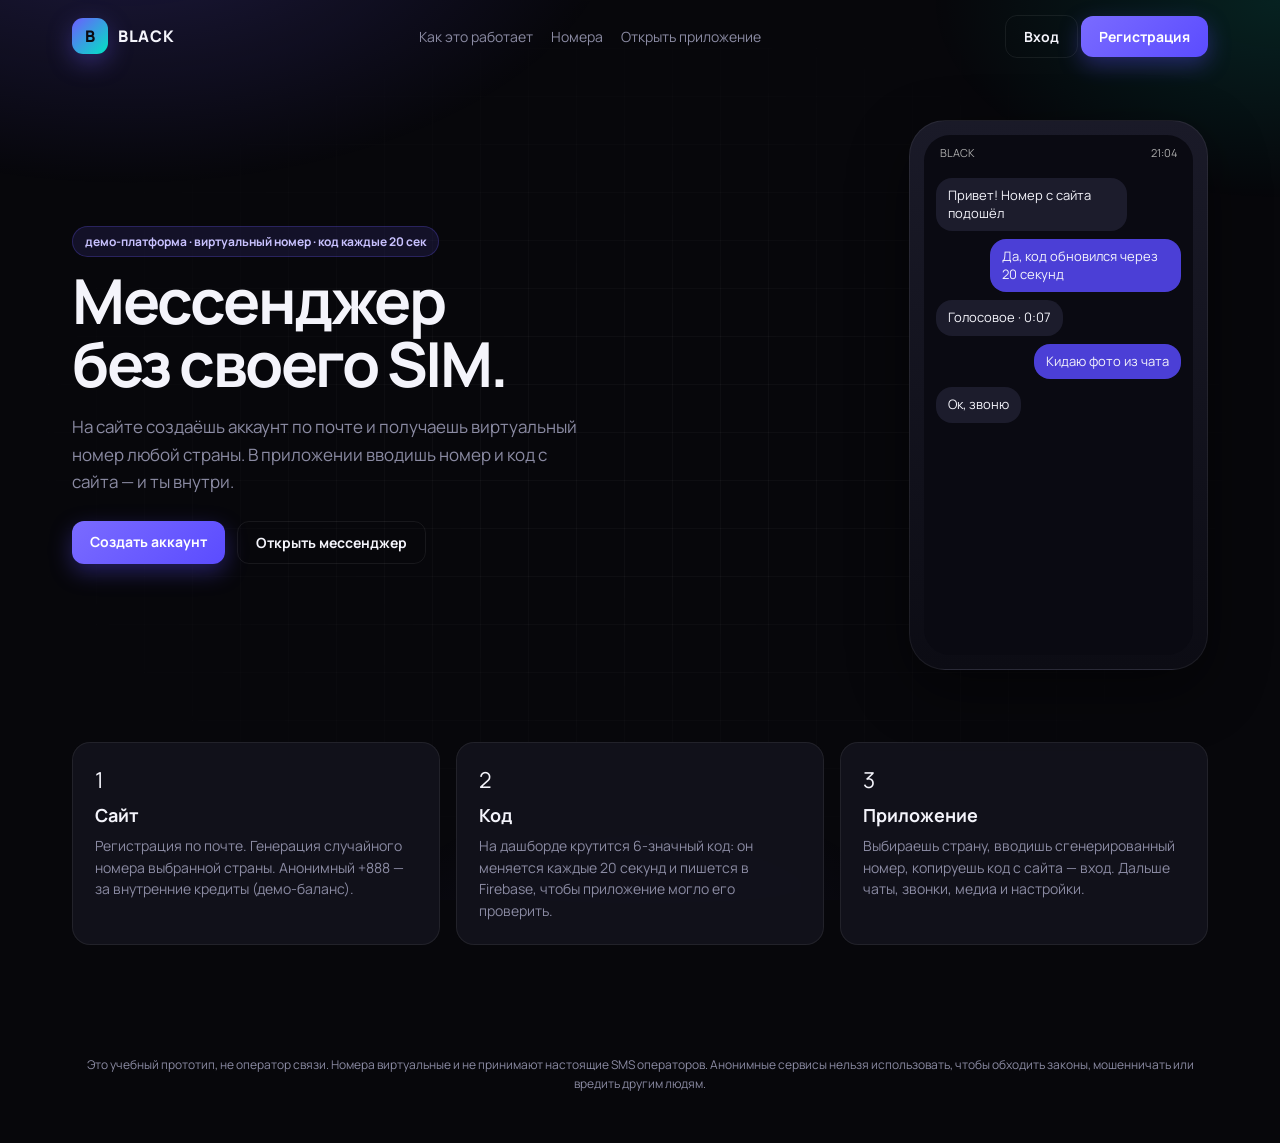
==== index.html @ 85aef245 "Add files via upload" ====
<!DOCTYPE html>
<html lang="ru">
<head>
  <meta charset="UTF-8" />
  <meta name="viewport" content="width=device-width, initial-scale=1" />
  <title>BLACK — мессенджер с виртуальным номером</title>
  <link rel="preconnect" href="https://fonts.googleapis.com" />
  <link href="https://fonts.googleapis.com/css2?family=Manrope:wght@400;600;700;800&display=swap" rel="stylesheet" />
  <link rel="stylesheet" href="css/style.css" />
  <link rel="manifest" href="manifest.json" />
</head>
<body>
  <div class="bg-grid"></div>
  <div class="wrap">
    <nav class="nav">
      <div class="brand"><div class="logo">B</div> BLACK</div>
      <div class="nav-links">
        <a href="#how">Как это работает</a>
        <a href="dashboard.html">Номера</a>
        <a href="app.html">Открыть приложение</a>
      </div>
      <div>
        <a class="btn btn-ghost" href="login.html">Вход</a>
        <a class="btn btn-primary" href="login.html">Регистрация</a>
      </div>
    </nav>

    <section class="hero">
      <div>
        <div class="badge">демо-платформа · виртуальный номер · код каждые 20 сек</div>
        <h1>Мессенджер<br />без своего SIM.</h1>
        <p class="lead">
          На сайте создаёшь аккаунт по почте и получаешь виртуальный номер любой страны.
          В приложении вводишь номер и код с сайта — и ты внутри.
        </p>
        <div class="hero-actions">
          <a class="btn btn-primary" href="login.html">Создать аккаунт</a>
          <a class="btn btn-ghost" href="app.html">Открыть мессенджер</a>
        </div>
      </div>
      <div class="phone-preview">
        <div class="screen">
          <div class="fake-status"><span>BLACK</span><span>21:04</span></div>
          <div class="fake-chat">
            <div class="bubble in">Привет! Номер с сайта подошёл</div>
            <div class="bubble out">Да, код обновился через 20 секунд</div>
            <div class="bubble in">Голосовое · 0:07</div>
            <div class="bubble out">Кидаю фото из чата</div>
            <div class="bubble in">Ок, звоню</div>
          </div>
        </div>
      </div>
    </section>

    <section class="features" id="how">
      <div class="card">
        <div class="icon">1</div>
        <h3>Сайт</h3>
        <p>Регистрация по почте. Генерация случайного номера выбранной страны. Анонимный +888 — за внутренние кредиты (демо-баланс).</p>
      </div>
      <div class="card">
        <div class="icon">2</div>
        <h3>Код</h3>
        <p>На дашборде крутится 6-значный код: он меняется каждые 20 секунд и пишется в Firebase, чтобы приложение могло его проверить.</p>
      </div>
      <div class="card">
        <div class="icon">3</div>
        <h3>Приложение</h3>
        <p>Выбираешь страну, вводишь сгенерированный номер, копируешь код с сайта — вход. Дальше чаты, звонки, медиа и настройки.</p>
      </div>
    </section>

    <footer>
      Это учебный прототип, не оператор связи. Номера виртуальные и не принимают настоящие SMS операторов.
      Анонимные сервисы нельзя использовать, чтобы обходить законы, мошенничать или вредить другим людям.
    </footer>
  </div>
</body>
</html>
---- css/style.css ----
:root {
  --bg: #07070b;
  --bg2: #0e0e16;
  --card: #14141f;
  --card2: #1b1b2a;
  --line: rgba(255, 255, 255, 0.07);
  --text: #f4f4fb;
  --muted: #8b8ba3;
  --accent: #6d5cff;
  --accent2: #00e5c3;
  --danger: #ff4d6d;
  --warn: #ffb020;
  --ok: #3dffb0;
  --radius: 18px;
  --shadow: 0 20px 60px rgba(0, 0, 0, 0.45);
  --font: "Manrope", "Segoe UI", system-ui, sans-serif;
}

* { box-sizing: border-box; margin: 0; padding: 0; }
html, body { min-height: 100%; }
body {
  font-family: var(--font);
  background: var(--bg);
  color: var(--text);
  overflow-x: hidden;
}
a { color: inherit; text-decoration: none; }
button, input, textarea, select { font-family: inherit; }

.bg-grid {
  position: fixed; inset: 0; pointer-events: none; z-index: 0;
  background:
    radial-gradient(900px 500px at 10% -10%, rgba(109, 92, 255, 0.22), transparent 55%),
    radial-gradient(700px 400px at 100% 0%, rgba(0, 229, 195, 0.12), transparent 50%),
    radial-gradient(600px 400px at 50% 110%, rgba(109, 92, 255, 0.08), transparent 50%);
}
.bg-grid::after {
  content: "";
  position: absolute; inset: 0;
  background-image: linear-gradient(rgba(255,255,255,0.03) 1px, transparent 1px),
    linear-gradient(90deg, rgba(255,255,255,0.03) 1px, transparent 1px);
  background-size: 48px 48px;
  mask-image: radial-gradient(ellipse at center, black 20%, transparent 75%);
}

.wrap { position: relative; z-index: 1; max-width: 1180px; margin: 0 auto; padding: 0 22px; }

.nav {
  display: flex; align-items: center; justify-content: space-between;
  padding: 18px 0; gap: 16px;
}
.brand { display: flex; align-items: center; gap: 10px; font-weight: 800; letter-spacing: 0.04em; }
.logo {
  width: 36px; height: 36px; border-radius: 11px;
  background: linear-gradient(135deg, var(--accent), var(--accent2));
  display: grid; place-items: center; font-weight: 900; color: #0b0b12;
  box-shadow: 0 8px 24px rgba(109, 92, 255, 0.35);
}
.nav-links { display: flex; gap: 18px; color: var(--muted); font-size: 14px; }
.nav-links a:hover { color: var(--text); }

.btn {
  border: 0; cursor: pointer; border-radius: 12px;
  padding: 11px 18px; font-weight: 700; font-size: 14px;
  transition: 0.18s transform, 0.18s filter, 0.18s background;
}
.btn:active { transform: translateY(1px); }
.btn-primary {
  background: linear-gradient(135deg, #7a6bff, #5b4cff);
  color: white; box-shadow: 0 8px 22px rgba(91, 76, 255, 0.35);
}
.btn-primary:hover { filter: brightness(1.08); }
.btn-ghost {
  background: transparent; color: var(--text);
  border: 1px solid var(--line);
}
.btn-ok { background: var(--accent2); color: #04221c; }
.btn-danger { background: #2a1218; color: #ff8aa0; border: 1px solid #4a1c28; }
.btn-block { width: 100%; }
.btn:disabled { opacity: 0.5; cursor: not-allowed; }

.hero { display: grid; grid-template-columns: 1.1fr 0.9fr; gap: 48px; align-items: center; padding: 48px 0 72px; }
.hero h1 {
  font-size: clamp(36px, 5vw, 62px); line-height: 1.02; letter-spacing: -0.04em;
  margin: 12px 0 18px;
}
.hero p.lead { color: var(--muted); font-size: 17px; max-width: 520px; line-height: 1.6; }
.badge {
  display: inline-flex; gap: 8px; align-items: center;
  background: rgba(109, 92, 255, 0.12); color: #c9c2ff;
  border: 1px solid rgba(109, 92, 255, 0.25);
  padding: 6px 12px; border-radius: 999px; font-size: 12px; font-weight: 700;
}
.hero-actions { display: flex; gap: 12px; margin-top: 26px; flex-wrap: wrap; }

.phone-preview {
  background: linear-gradient(180deg, #1a1a28, #0c0c14);
  border: 1px solid var(--line); border-radius: 36px;
  padding: 14px; box-shadow: var(--shadow); max-width: 340px; margin-left: auto;
}
.phone-preview .screen {
  background: #0a0a12; border-radius: 26px; overflow: hidden; min-height: 520px;
}
.fake-status { display: flex; justify-content: space-between; padding: 10px 16px; font-size: 11px; color: #aaa; }
.fake-chat { padding: 8px 12px 16px; display: flex; flex-direction: column; gap: 8px; }
.bubble { max-width: 78%; padding: 9px 12px; border-radius: 16px; font-size: 13px; line-height: 1.35; }
.bubble.in { background: #1c1c2c; align-self: flex-start; }
.bubble.out { background: #4b3fd6; align-self: flex-end; }

.features { display: grid; grid-template-columns: repeat(3, 1fr); gap: 16px; padding-bottom: 80px; }
.card {
  background: rgba(20, 20, 31, 0.8); border: 1px solid var(--line);
  border-radius: var(--radius); padding: 22px; backdrop-filter: blur(10px);
}
.card h3 { margin: 8px 0 8px; font-size: 18px; }
.card p { color: var(--muted); font-size: 14px; line-height: 1.55; }
.icon { font-size: 22px; }

.auth-grid { display: grid; grid-template-columns: 1fr 1fr; gap: 18px; max-width: 860px; margin: 40px auto 80px; }
.auth-card h2 { margin-bottom: 6px; }
.auth-card .hint { color: var(--muted); font-size: 13px; margin-bottom: 18px; }

label { display: block; font-size: 12px; color: var(--muted); margin: 12px 0 6px; font-weight: 600; }
.field {
  width: 100%; background: #0c0c14; border: 1px solid var(--line); color: var(--text);
  border-radius: 12px; padding: 12px 14px; outline: none; font-size: 15px;
}
.field:focus { border-color: #6d5cff88; box-shadow: 0 0 0 3px #6d5cff22; }
.msg { margin-top: 12px; font-size: 13px; min-height: 18px; }
.msg.err { color: var(--danger); }
.msg.ok { color: var(--ok); }

.dash-head { display: flex; justify-content: space-between; align-items: flex-end; gap: 16px; padding: 24px 0; }
.credits {
  background: #12121c; border: 1px solid var(--line); border-radius: 14px;
  padding: 10px 14px; display: flex; align-items: center; gap: 10px;
}
.pill { background: #211e3a; color: #cfc8ff; padding: 4px 8px; border-radius: 8px; font-size: 12px; font-weight: 700; }

.gen-layout { display: grid; grid-template-columns: 1.1fr 0.9fr; gap: 18px; padding-bottom: 60px; }
.select-grid { display: grid; grid-template-columns: 1fr 1fr; gap: 8px; max-height: 280px; overflow: auto; padding-right: 4px; }
.country {
  background: #12121c; border: 1px solid var(--line); border-radius: 12px;
  padding: 10px 12px; cursor: pointer; display: flex; justify-content: space-between; gap: 8px;
  font-size: 13px;
}
.country:hover { border-color: #6d5cff55; }
.country.active { border-color: var(--accent); background: #1a1730; }
.country .paid { color: var(--warn); font-size: 11px; font-weight: 800; }

.number-box {
  text-align: center; padding: 28px 18px;
}
.number-box .e164 {
  font-size: 28px; font-weight: 800; letter-spacing: 0.04em; margin: 10px 0 6px;
  font-variant-numeric: tabular-nums;
}
.code-box {
  margin-top: 22px; background: #0a0a12; border: 1px dashed #6d5cff55; border-radius: 16px; padding: 18px;
}
.code-digits {
  font-size: 40px; font-weight: 800; letter-spacing: 0.28em; font-variant-numeric: tabular-nums;
  background: linear-gradient(90deg, #fff, #b7b0ff); -webkit-background-clip: text; color: transparent;
}
.timer { color: var(--muted); font-size: 13px; margin-top: 8px; }
.bar { height: 6px; background: #1c1c2c; border-radius: 99px; overflow: hidden; margin-top: 10px; }
.bar > span { display: block; height: 100%; width: 100%; background: linear-gradient(90deg, var(--accent), var(--accent2)); transform-origin: left; }

.list { display: flex; flex-direction: column; gap: 8px; margin-top: 16px; }
.row {
  display: flex; justify-content: space-between; align-items: center; gap: 10px;
  background: #101018; border: 1px solid var(--line); border-radius: 12px; padding: 10px 12px; font-size: 13px;
}

footer { color: var(--muted); font-size: 12px; padding: 30px 0 50px; text-align: center; line-height: 1.6; }

@media (max-width: 860px) {
  .hero, .features, .auth-grid, .gen-layout { grid-template-columns: 1fr; }
  .phone-preview { margin: 0 auto; }
  .nav-links { display: none; }
  .select-grid { grid-template-columns: 1fr; }
}
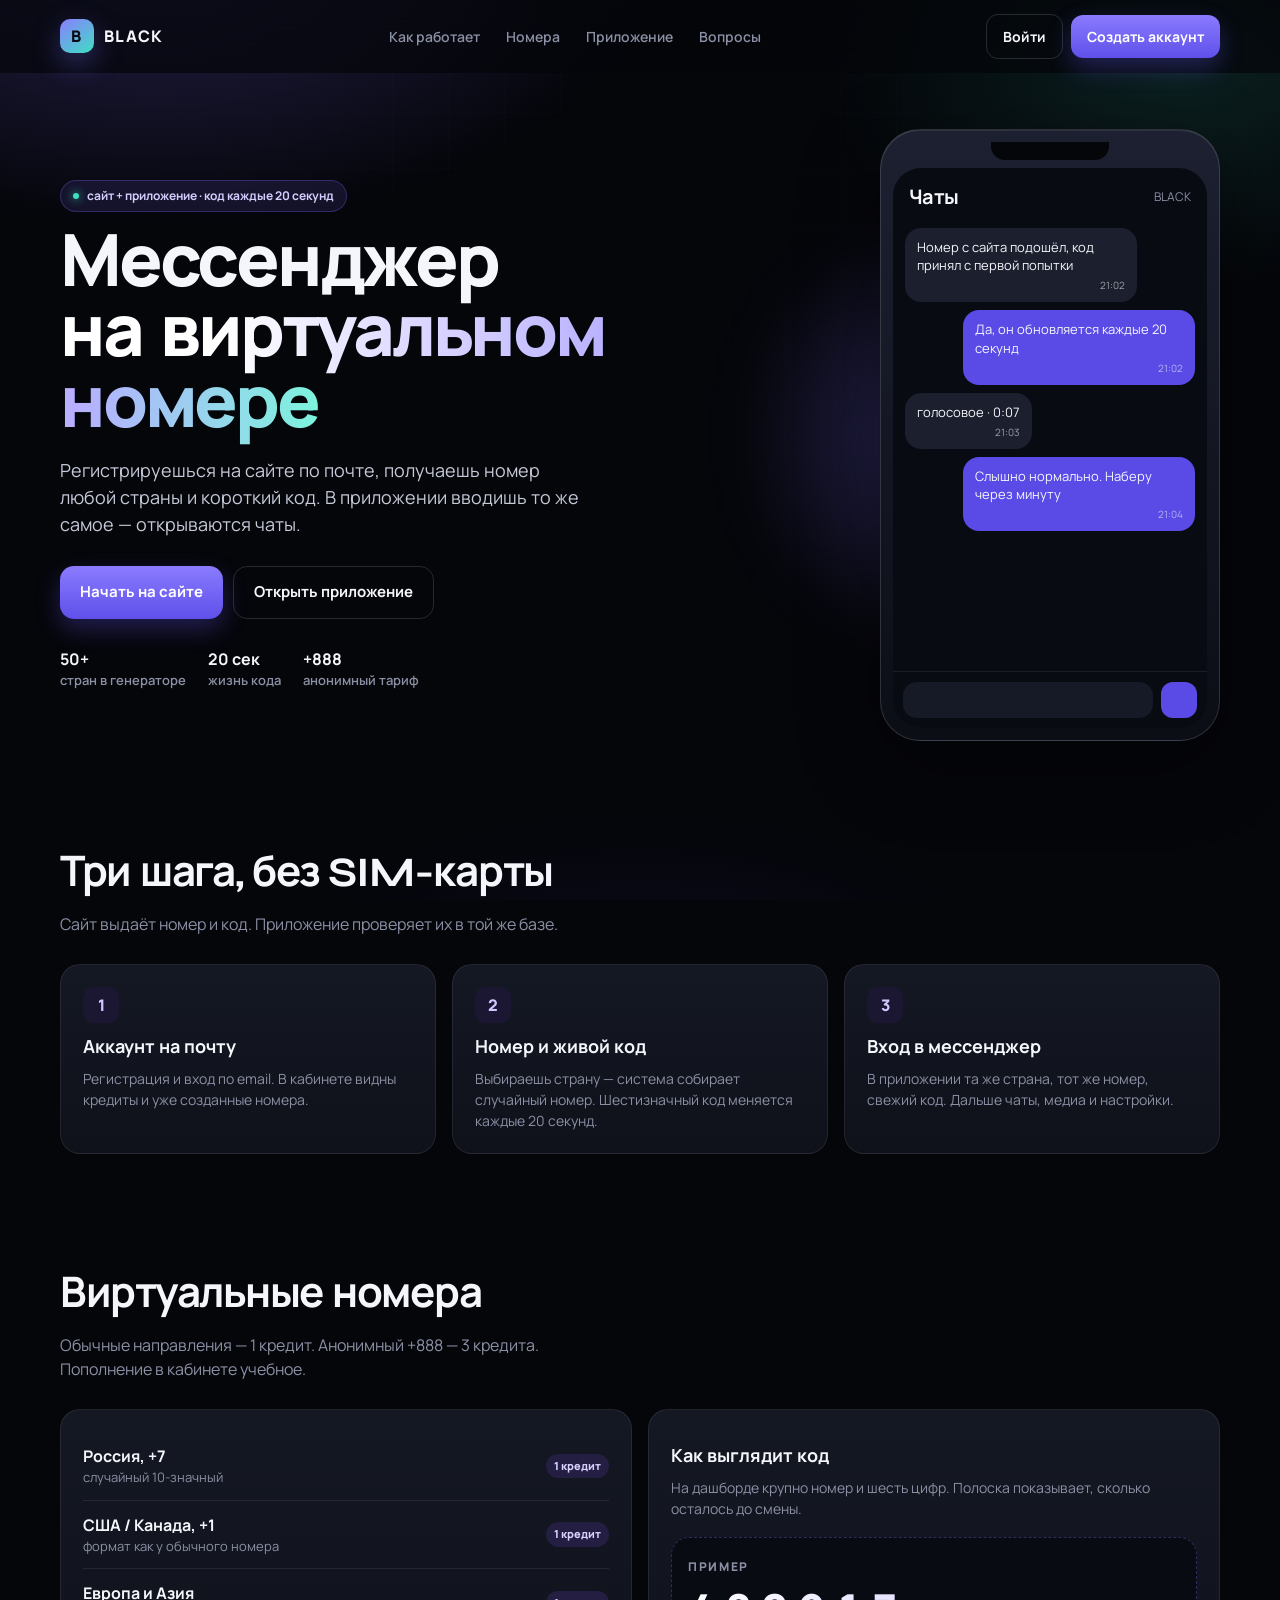
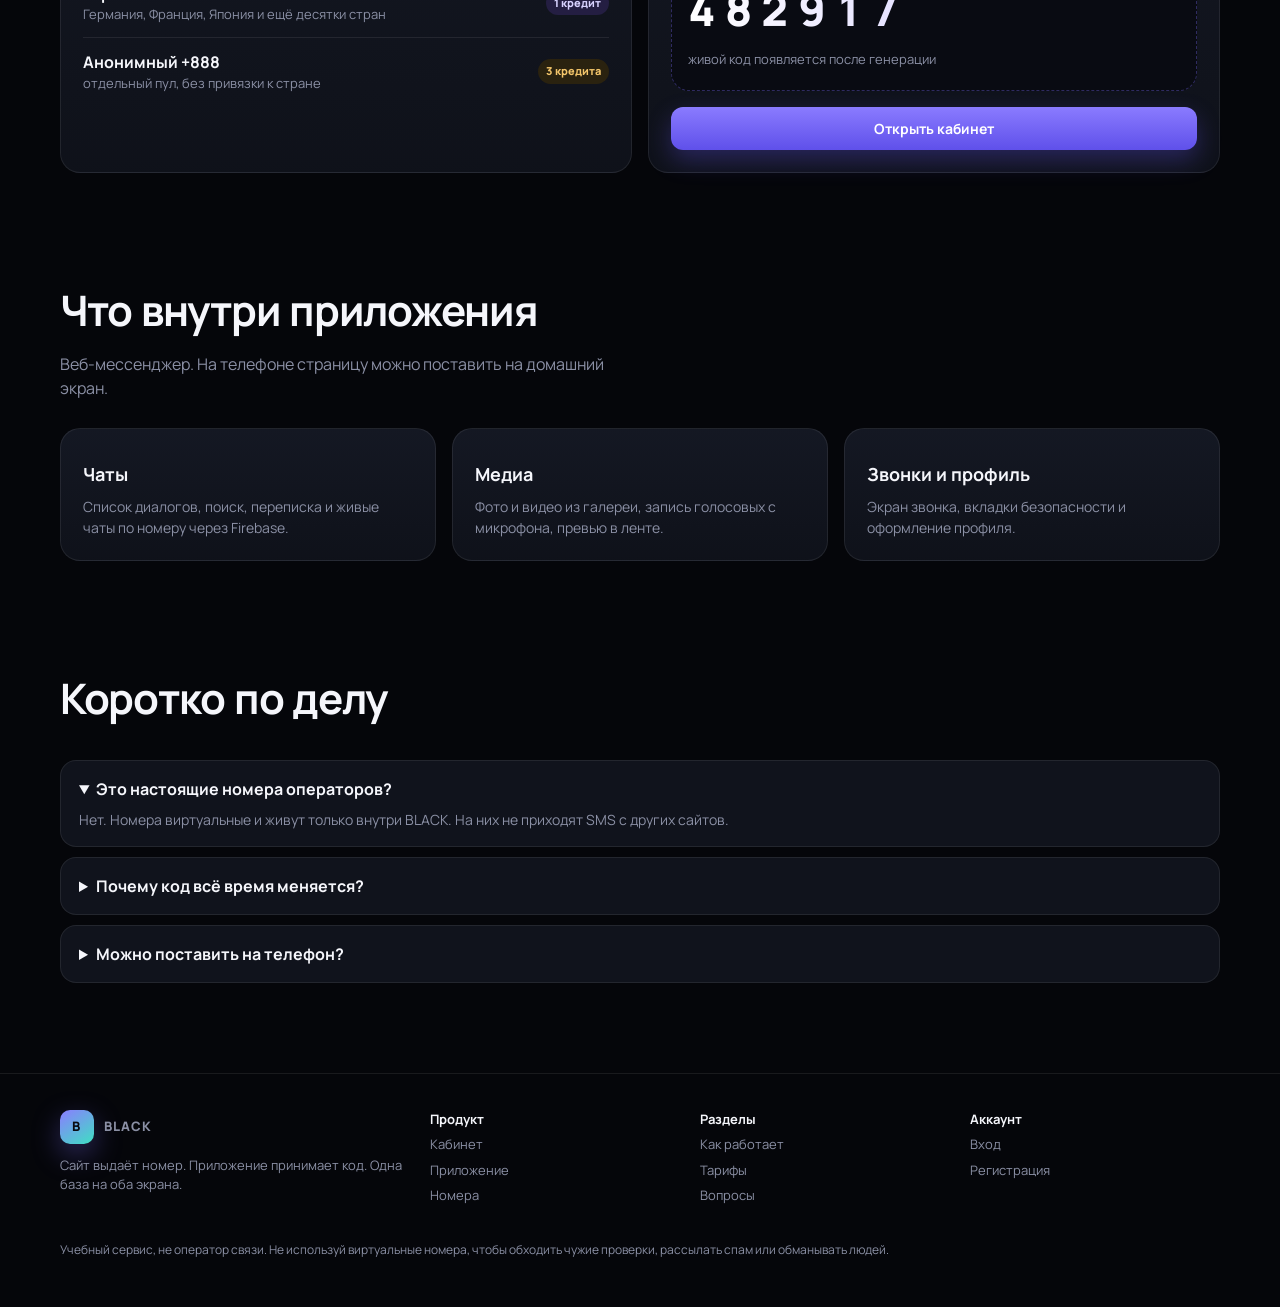
==== commit 96a9d186: "Add files via upload" ====
--- a/index.html
+++ b/index.html
@@ -4,76 +4,177 @@
   <meta charset="UTF-8" />
   <meta name="viewport" content="width=device-width, initial-scale=1" />
   <title>BLACK — мессенджер с виртуальным номером</title>
+  <meta name="description" content="Сайт выдаёт виртуальный номер и код. Приложение принимает номер и код — дальше чаты и медиа." />
   <link rel="preconnect" href="https://fonts.googleapis.com" />
-  <link href="https://fonts.googleapis.com/css2?family=Manrope:wght@400;600;700;800&display=swap" rel="stylesheet" />
+  <link href="https://fonts.googleapis.com/css2?family=Manrope:wght@400;600;700;800&family=Syne:wght@700;800&display=swap" rel="stylesheet" />
   <link rel="stylesheet" href="css/style.css" />
   <link rel="manifest" href="manifest.json" />
 </head>
 <body>
-  <div class="bg-grid"></div>
-  <div class="wrap">
-    <nav class="nav">
-      <div class="brand"><div class="logo">B</div> BLACK</div>
-      <div class="nav-links">
-        <a href="#how">Как это работает</a>
-        <a href="dashboard.html">Номера</a>
-        <a href="app.html">Открыть приложение</a>
+  <div class="fx"></div>
+
+  <header class="nav" id="nav">
+    <div class="container nav-in">
+      <a class="brand" href="index.html"><span class="logo">B</span> BLACK</a>
+      <nav class="nav-links">
+        <a href="#how">Как работает</a>
+        <a href="#numbers">Номера</a>
+        <a href="#app">Приложение</a>
+        <a href="#faq">Вопросы</a>
+      </nav>
+      <div class="nav-actions">
+        <a class="btn btn-ghost" href="login.html">Войти</a>
+        <a class="btn btn-primary" href="login.html">Создать аккаунт</a>
       </div>
-      <div>
-        <a class="btn btn-ghost" href="login.html">Вход</a>
-        <a class="btn btn-primary" href="login.html">Регистрация</a>
-      </div>
-    </nav>
+    </div>
+  </header>
 
+  <main class="container">
     <section class="hero">
       <div>
-        <div class="badge">демо-платформа · виртуальный номер · код каждые 20 сек</div>
-        <h1>Мессенджер<br />без своего SIM.</h1>
-        <p class="lead">
-          На сайте создаёшь аккаунт по почте и получаешь виртуальный номер любой страны.
-          В приложении вводишь номер и код с сайта — и ты внутри.
-        </p>
-        <div class="hero-actions">
-          <a class="btn btn-primary" href="login.html">Создать аккаунт</a>
-          <a class="btn btn-ghost" href="app.html">Открыть мессенджер</a>
+        <div class="kicker"><i></i> сайт + приложение · код каждые 20 секунд</div>
+        <h1>Мессенджер<br /><span>на виртуальном номере</span></h1>
+        <p class="lead">Регистрируешься на сайте по почте, получаешь номер любой страны и короткий код. В приложении вводишь то же самое — открываются чаты.</p>
+        <div class="hero-cta">
+          <a class="btn btn-primary btn-lg" href="login.html">Начать на сайте</a>
+          <a class="btn btn-ghost btn-lg" href="app.html">Открыть приложение</a>
+        </div>
+        <div class="hero-meta">
+          <div><b>50+</b>стран в генераторе</div>
+          <div><b>20 сек</b>жизнь кода</div>
+          <div><b>+888</b>анонимный тариф</div>
         </div>
       </div>
-      <div class="phone-preview">
-        <div class="screen">
-          <div class="fake-status"><span>BLACK</span><span>21:04</span></div>
-          <div class="fake-chat">
-            <div class="bubble in">Привет! Номер с сайта подошёл</div>
-            <div class="bubble out">Да, код обновился через 20 секунд</div>
-            <div class="bubble in">Голосовое · 0:07</div>
-            <div class="bubble out">Кидаю фото из чата</div>
-            <div class="bubble in">Ок, звоню</div>
+      <div class="device-wrap">
+        <div class="device-glow"></div>
+        <div class="device">
+          <div class="device-notch"></div>
+          <div class="device-screen">
+            <div class="dev-top">
+              <strong>Чаты</strong>
+              <span style="color:#8b90a5;font-size:12px">BLACK</span>
+            </div>
+            <div class="dev-chat">
+              <div class="bub in">Номер с сайта подошёл, код принял с первой попытки<small>21:02</small></div>
+              <div class="bub out">Да, он обновляется каждые 20 секунд<small>21:02</small></div>
+              <div class="bub in">голосовое · 0:07<small>21:03</small></div>
+              <div class="bub out">Слышно нормально. Наберу через минуту<small>21:04</small></div>
+            </div>
+            <div class="dev-bar"><span></span><b></b></div>
           </div>
         </div>
       </div>
     </section>
 
-    <section class="features" id="how">
-      <div class="card">
-        <div class="icon">1</div>
-        <h3>Сайт</h3>
-        <p>Регистрация по почте. Генерация случайного номера выбранной страны. Анонимный +888 — за внутренние кредиты (демо-баланс).</p>
+    <section class="section" id="how">
+      <div class="section-h">
+        <h2>Три шага, без SIM-карты</h2>
+        <p>Сайт выдаёт номер и код. Приложение проверяет их в той же базе.</p>
       </div>
-      <div class="card">
-        <div class="icon">2</div>
-        <h3>Код</h3>
-        <p>На дашборде крутится 6-значный код: он меняется каждые 20 секунд и пишется в Firebase, чтобы приложение могло его проверить.</p>
-      </div>
-      <div class="card">
-        <div class="icon">3</div>
-        <h3>Приложение</h3>
-        <p>Выбираешь страну, вводишь сгенерированный номер, копируешь код с сайта — вход. Дальше чаты, звонки, медиа и настройки.</p>
+      <div class="grid-3">
+        <article class="card">
+          <div class="step-num">1</div>
+          <h3>Аккаунт на почту</h3>
+          <p>Регистрация и вход по email. В кабинете видны кредиты и уже созданные номера.</p>
+        </article>
+        <article class="card">
+          <div class="step-num">2</div>
+          <h3>Номер и живой код</h3>
+          <p>Выбираешь страну — система собирает случайный номер. Шестизначный код меняется каждые 20 секунд.</p>
+        </article>
+        <article class="card">
+          <div class="step-num">3</div>
+          <h3>Вход в мессенджер</h3>
+          <p>В приложении та же страна, тот же номер, свежий код. Дальше чаты, медиа и настройки.</p>
+        </article>
       </div>
     </section>
 
-    <footer>
-      Это учебный прототип, не оператор связи. Номера виртуальные и не принимают настоящие SMS операторов.
-      Анонимные сервисы нельзя использовать, чтобы обходить законы, мошенничать или вредить другим людям.
-    </footer>
-  </div>
+    <section class="section" id="numbers">
+      <div class="section-h">
+        <h2>Виртуальные номера</h2>
+        <p>Обычные направления — 1 кредит. Анонимный +888 — 3 кредита. Пополнение в кабинете учебное.</p>
+      </div>
+      <div class="grid-2">
+        <div class="card">
+          <div class="panel-row"><div><b>Россия, +7</b><div style="color:var(--muted);font-size:13px">случайный 10-значный</div></div><span class="tag">1 кредит</span></div>
+          <div class="panel-row"><div><b>США / Канада, +1</b><div style="color:var(--muted);font-size:13px">формат как у обычного номера</div></div><span class="tag">1 кредит</span></div>
+          <div class="panel-row"><div><b>Европа и Азия</b><div style="color:var(--muted);font-size:13px">Германия, Франция, Япония и ещё десятки стран</div></div><span class="tag">1 кредит</span></div>
+          <div class="panel-row"><div><b>Анонимный +888</b><div style="color:var(--muted);font-size:13px">отдельный пул, без привязки к стране</div></div><span class="tag gold">3 кредита</span></div>
+        </div>
+        <div class="card">
+          <h3>Как выглядит код</h3>
+          <p>На дашборде крупно номер и шесть цифр. Полоска показывает, сколько осталось до смены.</p>
+          <div class="code-stage" style="margin-top:18px">
+            <div style="font-size:12px;letter-spacing:.14em;color:var(--muted);font-weight:800">ПРИМЕР</div>
+            <div class="code-digits">482917</div>
+            <div class="timer">живой код появляется после генерации</div>
+          </div>
+          <a class="btn btn-primary btn-block" style="margin-top:16px" href="login.html">Открыть кабинет</a>
+        </div>
+      </div>
+    </section>
+
+    <section class="section" id="app">
+      <div class="section-h">
+        <h2>Что внутри приложения</h2>
+        <p>Веб-мессенджер. На телефоне страницу можно поставить на домашний экран.</p>
+      </div>
+      <div class="grid-3">
+        <article class="card"><h3>Чаты</h3><p>Список диалогов, поиск, переписка и живые чаты по номеру через Firebase.</p></article>
+        <article class="card"><h3>Медиа</h3><p>Фото и видео из галереи, запись голосовых с микрофона, превью в ленте.</p></article>
+        <article class="card"><h3>Звонки и профиль</h3><p>Экран звонка, вкладки безопасности и оформление профиля.</p></article>
+      </div>
+    </section>
+
+    <section class="section faq" id="faq">
+      <div class="section-h"><h2>Коротко по делу</h2></div>
+      <details open>
+        <summary>Это настоящие номера операторов?</summary>
+        <p>Нет. Номера виртуальные и живут только внутри BLACK. На них не приходят SMS с других сайтов.</p>
+      </details>
+      <details>
+        <summary>Почему код всё время меняется?</summary>
+        <p>Код живёт 20 секунд, затем база получает новый. В приложение нужно вставлять свежий.</p>
+      </details>
+      <details>
+        <summary>Можно поставить на телефон?</summary>
+        <p>Открой приложение в браузере телефона и добавь страницу на домашний экран. Отдельного файла из магазина приложений здесь нет.</p>
+      </details>
+    </section>
+  </main>
+
+  <footer class="site-footer">
+    <div class="container">
+      <div class="foot-grid">
+        <div>
+          <div class="brand"><span class="logo">B</span> BLACK</div>
+          <p style="margin-top:12px">Сайт выдаёт номер. Приложение принимает код. Одна база на оба экрана.</p>
+        </div>
+        <div>
+          <b style="color:var(--text)">Продукт</b>
+          <a href="login.html">Кабинет</a>
+          <a href="app.html">Приложение</a>
+          <a href="dashboard.html">Номера</a>
+        </div>
+        <div>
+          <b style="color:var(--text)">Разделы</b>
+          <a href="#how">Как работает</a>
+          <a href="#numbers">Тарифы</a>
+          <a href="#faq">Вопросы</a>
+        </div>
+        <div>
+          <b style="color:var(--text)">Аккаунт</b>
+          <a href="login.html">Вход</a>
+          <a href="login.html">Регистрация</a>
+        </div>
+      </div>
+      <p class="legal">Учебный сервис, не оператор связи. Не используй виртуальные номера, чтобы обходить чужие проверки, рассылать спам или обманывать людей.</p>
+    </div>
+  </footer>
+  <script>
+    const nav = document.getElementById("nav");
+    addEventListener("scroll", () => nav.classList.toggle("scrolled", scrollY > 8), { passive: true });
+  </script>
 </body>
 </html>
--- a/css/style.css
+++ b/css/style.css
@@ -1,182 +1,279 @@
 :root {
-  --bg: #07070b;
-  --bg2: #0e0e16;
-  --card: #14141f;
-  --card2: #1b1b2a;
-  --line: rgba(255, 255, 255, 0.07);
-  --text: #f4f4fb;
-  --muted: #8b8ba3;
-  --accent: #6d5cff;
-  --accent2: #00e5c3;
-  --danger: #ff4d6d;
-  --warn: #ffb020;
-  --ok: #3dffb0;
-  --radius: 18px;
-  --shadow: 0 20px 60px rgba(0, 0, 0, 0.45);
-  --font: "Manrope", "Segoe UI", system-ui, sans-serif;
+  --bg: #05060a;
+  --panel: #10131c;
+  --line: rgba(255, 255, 255, 0.08);
+  --line-2: rgba(255, 255, 255, 0.14);
+  --text: #f5f6fb;
+  --text-2: #c6c9d8;
+  --muted: #8b90a5;
+  --accent: #7c6cff;
+  --accent-2: #3ee0c3;
+  --warn: #f3b23a;
+  --danger: #ff5d73;
+  --ok: #3ee0a2;
+  --shadow: 0 24px 80px rgba(0, 0, 0, 0.45);
+  --radius: 20px;
+  --sans: "Manrope", "Segoe UI", system-ui, sans-serif;
+  --display: "Syne", "Manrope", sans-serif;
 }
 
 * { box-sizing: border-box; margin: 0; padding: 0; }
-html, body { min-height: 100%; }
+html { scroll-behavior: smooth; }
 body {
-  font-family: var(--font);
+  font-family: var(--sans);
   background: var(--bg);
   color: var(--text);
-  overflow-x: hidden;
+  min-height: 100%;
+  line-height: 1.5;
 }
 a { color: inherit; text-decoration: none; }
-button, input, textarea, select { font-family: inherit; }
-
-.bg-grid {
+button, input, textarea, select { font: inherit; color: inherit; }
+button { cursor: pointer; }
+
+.fx {
   position: fixed; inset: 0; pointer-events: none; z-index: 0;
   background:
-    radial-gradient(900px 500px at 10% -10%, rgba(109, 92, 255, 0.22), transparent 55%),
-    radial-gradient(700px 400px at 100% 0%, rgba(0, 229, 195, 0.12), transparent 50%),
-    radial-gradient(600px 400px at 50% 110%, rgba(109, 92, 255, 0.08), transparent 50%);
-}
-.bg-grid::after {
+    radial-gradient(900px 520px at 12% -8%, rgba(124, 108, 255, 0.28), transparent 58%),
+    radial-gradient(700px 420px at 92% 8%, rgba(62, 224, 195, 0.12), transparent 52%),
+    radial-gradient(800px 500px at 50% 120%, rgba(90, 74, 230, 0.12), transparent 55%);
+}
+.fx::after {
   content: "";
-  position: absolute; inset: 0;
-  background-image: linear-gradient(rgba(255,255,255,0.03) 1px, transparent 1px),
+  position: absolute; inset: 0; opacity: 0.35;
+  background-image:
+    linear-gradient(rgba(255,255,255,0.03) 1px, transparent 1px),
     linear-gradient(90deg, rgba(255,255,255,0.03) 1px, transparent 1px);
-  background-size: 48px 48px;
-  mask-image: radial-gradient(ellipse at center, black 20%, transparent 75%);
-}
-
-.wrap { position: relative; z-index: 1; max-width: 1180px; margin: 0 auto; padding: 0 22px; }
+  background-size: 56px 56px;
+  mask-image: radial-gradient(ellipse at 50% 20%, #000 15%, transparent 70%);
+}
+
+.container { width: min(1160px, calc(100% - 40px)); margin: 0 auto; position: relative; z-index: 1; }
 
 .nav {
+  position: sticky; top: 0; z-index: 30;
+  backdrop-filter: blur(18px);
+  background: rgba(5, 6, 10, 0.72);
+  border-bottom: 1px solid transparent;
+}
+.nav.scrolled { border-bottom-color: var(--line); }
+.nav-in {
   display: flex; align-items: center; justify-content: space-between;
-  padding: 18px 0; gap: 16px;
-}
-.brand { display: flex; align-items: center; gap: 10px; font-weight: 800; letter-spacing: 0.04em; }
+  height: 72px; gap: 16px;
+}
+.brand { display: flex; align-items: center; gap: 10px; font-weight: 800; letter-spacing: 0.08em; }
 .logo {
+  width: 34px; height: 34px; border-radius: 10px;
+  background: linear-gradient(145deg, #8b7dff, #3ee0c3);
+  color: #0a0b12; display: grid; place-items: center; font-weight: 900;
+  box-shadow: 0 10px 28px rgba(124, 108, 255, 0.35);
+}
+.nav-links { display: flex; gap: 26px; color: var(--muted); font-size: 14px; font-weight: 600; }
+.nav-links a:hover { color: var(--text); }
+.nav-actions { display: flex; gap: 8px; align-items: center; }
+
+.btn {
+  display: inline-flex; align-items: center; justify-content: center; gap: 8px;
+  border: 0; border-radius: 12px; padding: 11px 16px;
+  font-weight: 700; font-size: 14px; transition: 0.16s ease;
+  white-space: nowrap;
+}
+.btn:active { transform: translateY(1px); }
+.btn:disabled { opacity: 0.5; cursor: not-allowed; transform: none; }
+.btn-primary {
+  background: linear-gradient(180deg, #8a7bff, #5f50ea);
+  color: #fff; box-shadow: 0 10px 24px rgba(95, 80, 234, 0.32);
+}
+.btn-primary:hover { filter: brightness(1.07); }
+.btn-ghost { background: transparent; border: 1px solid var(--line-2); color: var(--text); }
+.btn-ghost:hover { background: rgba(255,255,255,0.04); }
+.btn-mint { background: var(--accent-2); color: #06241e; }
+.btn-soft { background: #1a1e2b; color: var(--text); }
+.btn-block { width: 100%; }
+.btn-lg { padding: 14px 20px; border-radius: 14px; font-size: 15px; }
+
+.hero { padding: 56px 0 72px; display: grid; grid-template-columns: 1.05fr 0.95fr; gap: 56px; align-items: center; }
+.kicker {
+  display: inline-flex; align-items: center; gap: 8px;
+  padding: 6px 12px; border-radius: 999px;
+  background: rgba(124, 108, 255, 0.12);
+  border: 1px solid rgba(124, 108, 255, 0.28);
+  color: #d4ceff; font-size: 12px; font-weight: 700;
+}
+.kicker i { width: 6px; height: 6px; border-radius: 50%; background: var(--accent-2); display: inline-block; box-shadow: 0 0 10px var(--accent-2); }
+.hero h1 {
+  font-family: var(--display);
+  font-size: clamp(40px, 6vw, 72px);
+  line-height: 0.98; letter-spacing: -0.045em;
+  margin: 16px 0 18px; font-weight: 800;
+}
+.hero h1 span {
+  background: linear-gradient(90deg, #fff 20%, #b7afff 70%, #7cf3dd);
+  -webkit-background-clip: text; background-clip: text; color: transparent;
+}
+.lead { color: var(--text-2); font-size: 18px; max-width: 520px; }
+.hero-cta { display: flex; gap: 10px; margin-top: 28px; flex-wrap: wrap; }
+.hero-meta { display: flex; gap: 22px; margin-top: 28px; color: var(--muted); font-size: 13px; font-weight: 600; }
+.hero-meta b { color: var(--text); display: block; font-size: 16px; }
+
+.device-wrap { position: relative; }
+.device-glow {
+  position: absolute; inset: 10% 12%;
+  background: radial-gradient(circle, rgba(124,108,255,.35), transparent 70%);
+  filter: blur(30px); z-index: 0;
+}
+.device {
+  position: relative; z-index: 1;
+  width: min(340px, 100%);
+  margin-left: auto;
+  background: linear-gradient(180deg, #1c2030, #0c0e16);
+  border: 1px solid var(--line-2);
+  border-radius: 40px;
+  padding: 12px;
+  box-shadow: var(--shadow), inset 0 1px 0 rgba(255,255,255,0.08);
+}
+.device-notch {
+  width: 118px; height: 18px; background: #05060a; border-radius: 0 0 14px 14px;
+  margin: 0 auto 8px;
+}
+.device-screen {
+  background: #090b12; border-radius: 28px; overflow: hidden; min-height: 560px;
+  display: flex; flex-direction: column;
+}
+.dev-top { display: flex; justify-content: space-between; align-items: center; padding: 14px 16px 8px; }
+.dev-top strong { font-size: 20px; letter-spacing: -0.03em; }
+.dev-chat { flex: 1; padding: 8px 12px 16px; display: flex; flex-direction: column; gap: 8px; }
+.bub { max-width: 80%; padding: 10px 12px; border-radius: 16px; font-size: 13px; line-height: 1.4; }
+.bub.in { align-self: flex-start; background: #1b1f2e; }
+.bub.out { align-self: flex-end; background: #5a4ae6; }
+.bub small { display: block; opacity: 0.6; font-size: 10px; margin-top: 4px; text-align: right; }
+.dev-bar { display: flex; gap: 8px; padding: 10px; border-top: 1px solid var(--line); }
+.dev-bar span { flex: 1; background: #161a26; border-radius: 14px; height: 36px; }
+.dev-bar b { width: 36px; height: 36px; border-radius: 12px; background: #5a4ae6; }
+
+.section { padding: 28px 0 80px; }
+.section-h { margin-bottom: 28px; }
+.section-h h2 {
+  font-family: var(--display); font-size: clamp(28px, 4vw, 42px);
+  letter-spacing: -0.03em; margin-bottom: 8px;
+}
+.section-h p { color: var(--muted); max-width: 560px; }
+.grid-3 { display: grid; grid-template-columns: repeat(3, 1fr); gap: 16px; }
+.grid-2 { display: grid; grid-template-columns: 1fr 1fr; gap: 16px; }
+.card {
+  background: linear-gradient(180deg, rgba(22,26,38,0.92), rgba(16,19,28,0.92));
+  border: 1px solid var(--line);
+  border-radius: var(--radius);
+  padding: 22px;
+}
+.card h3 { font-size: 18px; margin: 10px 0 8px; }
+.card p { color: var(--muted); font-size: 14px; }
+.step-num {
   width: 36px; height: 36px; border-radius: 11px;
-  background: linear-gradient(135deg, var(--accent), var(--accent2));
-  display: grid; place-items: center; font-weight: 900; color: #0b0b12;
-  box-shadow: 0 8px 24px rgba(109, 92, 255, 0.35);
-}
-.nav-links { display: flex; gap: 18px; color: var(--muted); font-size: 14px; }
-.nav-links a:hover { color: var(--text); }
-
-.btn {
-  border: 0; cursor: pointer; border-radius: 12px;
-  padding: 11px 18px; font-weight: 700; font-size: 14px;
-  transition: 0.18s transform, 0.18s filter, 0.18s background;
-}
-.btn:active { transform: translateY(1px); }
-.btn-primary {
-  background: linear-gradient(135deg, #7a6bff, #5b4cff);
-  color: white; box-shadow: 0 8px 22px rgba(91, 76, 255, 0.35);
-}
-.btn-primary:hover { filter: brightness(1.08); }
-.btn-ghost {
-  background: transparent; color: var(--text);
-  border: 1px solid var(--line);
-}
-.btn-ok { background: var(--accent2); color: #04221c; }
-.btn-danger { background: #2a1218; color: #ff8aa0; border: 1px solid #4a1c28; }
-.btn-block { width: 100%; }
-.btn:disabled { opacity: 0.5; cursor: not-allowed; }
-
-.hero { display: grid; grid-template-columns: 1.1fr 0.9fr; gap: 48px; align-items: center; padding: 48px 0 72px; }
-.hero h1 {
-  font-size: clamp(36px, 5vw, 62px); line-height: 1.02; letter-spacing: -0.04em;
-  margin: 12px 0 18px;
-}
-.hero p.lead { color: var(--muted); font-size: 17px; max-width: 520px; line-height: 1.6; }
-.badge {
-  display: inline-flex; gap: 8px; align-items: center;
-  background: rgba(109, 92, 255, 0.12); color: #c9c2ff;
-  border: 1px solid rgba(109, 92, 255, 0.25);
-  padding: 6px 12px; border-radius: 999px; font-size: 12px; font-weight: 700;
-}
-.hero-actions { display: flex; gap: 12px; margin-top: 26px; flex-wrap: wrap; }
-
-.phone-preview {
-  background: linear-gradient(180deg, #1a1a28, #0c0c14);
-  border: 1px solid var(--line); border-radius: 36px;
-  padding: 14px; box-shadow: var(--shadow); max-width: 340px; margin-left: auto;
-}
-.phone-preview .screen {
-  background: #0a0a12; border-radius: 26px; overflow: hidden; min-height: 520px;
-}
-.fake-status { display: flex; justify-content: space-between; padding: 10px 16px; font-size: 11px; color: #aaa; }
-.fake-chat { padding: 8px 12px 16px; display: flex; flex-direction: column; gap: 8px; }
-.bubble { max-width: 78%; padding: 9px 12px; border-radius: 16px; font-size: 13px; line-height: 1.35; }
-.bubble.in { background: #1c1c2c; align-self: flex-start; }
-.bubble.out { background: #4b3fd6; align-self: flex-end; }
-
-.features { display: grid; grid-template-columns: repeat(3, 1fr); gap: 16px; padding-bottom: 80px; }
-.card {
-  background: rgba(20, 20, 31, 0.8); border: 1px solid var(--line);
-  border-radius: var(--radius); padding: 22px; backdrop-filter: blur(10px);
-}
-.card h3 { margin: 8px 0 8px; font-size: 18px; }
-.card p { color: var(--muted); font-size: 14px; line-height: 1.55; }
-.icon { font-size: 22px; }
-
-.auth-grid { display: grid; grid-template-columns: 1fr 1fr; gap: 18px; max-width: 860px; margin: 40px auto 80px; }
-.auth-card h2 { margin-bottom: 6px; }
-.auth-card .hint { color: var(--muted); font-size: 13px; margin-bottom: 18px; }
-
-label { display: block; font-size: 12px; color: var(--muted); margin: 12px 0 6px; font-weight: 600; }
+  background: #1b1733; color: #cfc8ff; display: grid; place-items: center; font-weight: 800;
+}
+.panel-row { display: flex; align-items: center; justify-content: space-between; gap: 12px; padding: 12px 0; border-bottom: 1px solid var(--line); }
+.panel-row:last-child { border-bottom: 0; padding-bottom: 0; }
+.tag { font-size: 11px; font-weight: 800; padding: 4px 8px; border-radius: 999px; background: #241e42; color: #d8d2ff; }
+.tag.gold { background: #2a220f; color: #f3c56a; }
+
+.faq details {
+  background: var(--panel); border: 1px solid var(--line); border-radius: 16px;
+  padding: 16px 18px; margin-bottom: 10px;
+}
+.faq summary { cursor: pointer; font-weight: 700; }
+.faq details p { color: var(--muted); margin-top: 8px; font-size: 14px; }
+
+.site-footer { border-top: 1px solid var(--line); padding: 36px 0 48px; color: var(--muted); font-size: 13px; }
+.foot-grid { display: grid; grid-template-columns: 1.4fr 1fr 1fr 1fr; gap: 20px; }
+.site-footer a { display: block; margin: 6px 0; }
+.site-footer a:hover { color: var(--text); }
+.legal { margin-top: 28px; font-size: 12px; line-height: 1.6; }
+
+.auth-page { min-height: 100vh; display: grid; grid-template-columns: 1fr 1fr; position: relative; z-index: 1; }
+.auth-brand {
+  padding: 40px; display: flex; flex-direction: column; justify-content: space-between;
+  border-right: 1px solid var(--line);
+}
+.auth-brand h2 {
+  font-family: var(--display); font-size: 44px; letter-spacing: -0.04em; line-height: 1.05; margin: 16px 0;
+}
+.auth-panel { display: grid; place-items: center; padding: 32px 20px; }
+.auth-box { width: min(420px, 100%); }
+.tabs {
+  display: grid; grid-template-columns: 1fr 1fr; background: var(--panel);
+  border: 1px solid var(--line); border-radius: 14px; padding: 4px; margin: 18px 0;
+}
+.tabs button { background: transparent; border: 0; padding: 10px; border-radius: 10px; font-weight: 700; color: var(--muted); }
+.tabs button.on { background: #1d2233; color: var(--text); }
+
+label { display: block; font-size: 12px; font-weight: 700; color: var(--muted); margin: 14px 0 6px; }
 .field {
-  width: 100%; background: #0c0c14; border: 1px solid var(--line); color: var(--text);
-  border-radius: 12px; padding: 12px 14px; outline: none; font-size: 15px;
-}
-.field:focus { border-color: #6d5cff88; box-shadow: 0 0 0 3px #6d5cff22; }
-.msg { margin-top: 12px; font-size: 13px; min-height: 18px; }
+  width: 100%; background: #0a0c13; border: 1px solid var(--line); border-radius: 12px;
+  padding: 12px 14px; outline: none; font-size: 15px;
+}
+.field:focus { border-color: #7c6cff88; box-shadow: 0 0 0 4px #7c6cff22; }
+.msg { min-height: 18px; margin-top: 10px; font-size: 13px; }
 .msg.err { color: var(--danger); }
 .msg.ok { color: var(--ok); }
 
-.dash-head { display: flex; justify-content: space-between; align-items: flex-end; gap: 16px; padding: 24px 0; }
-.credits {
-  background: #12121c; border: 1px solid var(--line); border-radius: 14px;
-  padding: 10px 14px; display: flex; align-items: center; gap: 10px;
-}
-.pill { background: #211e3a; color: #cfc8ff; padding: 4px 8px; border-radius: 8px; font-size: 12px; font-weight: 700; }
-
-.gen-layout { display: grid; grid-template-columns: 1.1fr 0.9fr; gap: 18px; padding-bottom: 60px; }
-.select-grid { display: grid; grid-template-columns: 1fr 1fr; gap: 8px; max-height: 280px; overflow: auto; padding-right: 4px; }
+.appbar {
+  position: sticky; top: 0; z-index: 20;
+  border-bottom: 1px solid var(--line);
+  background: rgba(5,6,10,.8); backdrop-filter: blur(16px);
+}
+.dash { display: grid; grid-template-columns: 240px 1fr; min-height: calc(100vh - 64px); }
+.side { border-right: 1px solid var(--line); padding: 18px 14px; }
+.side a {
+  display: flex; align-items: center; gap: 10px; width: 100%;
+  padding: 10px 12px; border-radius: 12px; color: var(--muted); font-weight: 700; font-size: 14px;
+}
+.side a.on, .side a:hover { background: #161a26; color: var(--text); }
+.main { padding: 28px 28px 60px; }
+.page-title h1 { font-family: var(--display); font-size: 32px; letter-spacing: -0.03em; }
+.page-title p { color: var(--muted); margin-top: 6px; }
+.stats { display: grid; grid-template-columns: repeat(3, 1fr); gap: 12px; margin: 22px 0; }
+.stat { background: var(--panel); border: 1px solid var(--line); border-radius: 16px; padding: 16px; }
+.stat span { color: var(--muted); font-size: 12px; font-weight: 700; }
+.stat b { display: block; font-size: 26px; margin-top: 4px; letter-spacing: -0.03em; }
+.work { display: grid; grid-template-columns: 1fr 1fr; gap: 16px; }
+.search { margin: 8px 0 10px; }
+.countries { display: grid; grid-template-columns: 1fr 1fr; gap: 8px; max-height: 340px; overflow: auto; padding-right: 4px; }
 .country {
-  background: #12121c; border: 1px solid var(--line); border-radius: 12px;
-  padding: 10px 12px; cursor: pointer; display: flex; justify-content: space-between; gap: 8px;
-  font-size: 13px;
-}
-.country:hover { border-color: #6d5cff55; }
-.country.active { border-color: var(--accent); background: #1a1730; }
+  background: #0d1018; border: 1px solid var(--line); border-radius: 12px;
+  padding: 10px 12px; text-align: left; display: flex; justify-content: space-between; gap: 8px; font-size: 13px;
+}
+.country:hover { border-color: #7c6cff55; }
+.country.active { border-color: var(--accent); background: #16132a; }
 .country .paid { color: var(--warn); font-size: 11px; font-weight: 800; }
-
-.number-box {
-  text-align: center; padding: 28px 18px;
-}
-.number-box .e164 {
-  font-size: 28px; font-weight: 800; letter-spacing: 0.04em; margin: 10px 0 6px;
+.number-stage { text-align: center; }
+.e164 {
+  font-size: clamp(26px, 3vw, 36px); font-weight: 800; letter-spacing: 0.02em;
+  margin: 12px 0; font-variant-numeric: tabular-nums;
+}
+.code-stage {
+  margin-top: 18px; padding: 20px 16px; border-radius: 18px;
+  background: #090b12; border: 1px dashed #7c6cff55;
+}
+.code-digits {
+  font-size: 44px; font-weight: 800; letter-spacing: 0.22em;
   font-variant-numeric: tabular-nums;
-}
-.code-box {
-  margin-top: 22px; background: #0a0a12; border: 1px dashed #6d5cff55; border-radius: 16px; padding: 18px;
-}
-.code-digits {
-  font-size: 40px; font-weight: 800; letter-spacing: 0.28em; font-variant-numeric: tabular-nums;
-  background: linear-gradient(90deg, #fff, #b7b0ff); -webkit-background-clip: text; color: transparent;
+  background: linear-gradient(90deg, #fff, #c3bcff); -webkit-background-clip: text; color: transparent;
 }
 .timer { color: var(--muted); font-size: 13px; margin-top: 8px; }
-.bar { height: 6px; background: #1c1c2c; border-radius: 99px; overflow: hidden; margin-top: 10px; }
-.bar > span { display: block; height: 100%; width: 100%; background: linear-gradient(90deg, var(--accent), var(--accent2)); transform-origin: left; }
-
+.bar { height: 6px; background: #1c2230; border-radius: 99px; overflow: hidden; margin-top: 12px; }
+.bar > span { display: block; height: 100%; background: linear-gradient(90deg, var(--accent), var(--accent-2)); transform-origin: left; }
 .list { display: flex; flex-direction: column; gap: 8px; margin-top: 16px; }
 .row {
   display: flex; justify-content: space-between; align-items: center; gap: 10px;
-  background: #101018; border: 1px solid var(--line); border-radius: 12px; padding: 10px 12px; font-size: 13px;
-}
-
-footer { color: var(--muted); font-size: 12px; padding: 30px 0 50px; text-align: center; line-height: 1.6; }
-
-@media (max-width: 860px) {
-  .hero, .features, .auth-grid, .gen-layout { grid-template-columns: 1fr; }
-  .phone-preview { margin: 0 auto; }
+  background: #0d1018; border: 1px solid var(--line); border-radius: 12px; padding: 10px 12px; font-size: 13px; text-align: left;
+}
+.note { margin-top: 18px; color: var(--muted); font-size: 12px; line-height: 1.6; }
+
+@media (max-width: 960px) {
+  .hero, .auth-page, .dash, .work, .grid-3, .grid-2, .foot-grid, .stats, .countries { grid-template-columns: 1fr; }
   .nav-links { display: none; }
-  .select-grid { grid-template-columns: 1fr; }
-}
+  .device { margin: 0 auto; }
+  .side { display: none; }
+  .main { padding: 20px 0 48px; }
+  .auth-brand { display: none; }
+}
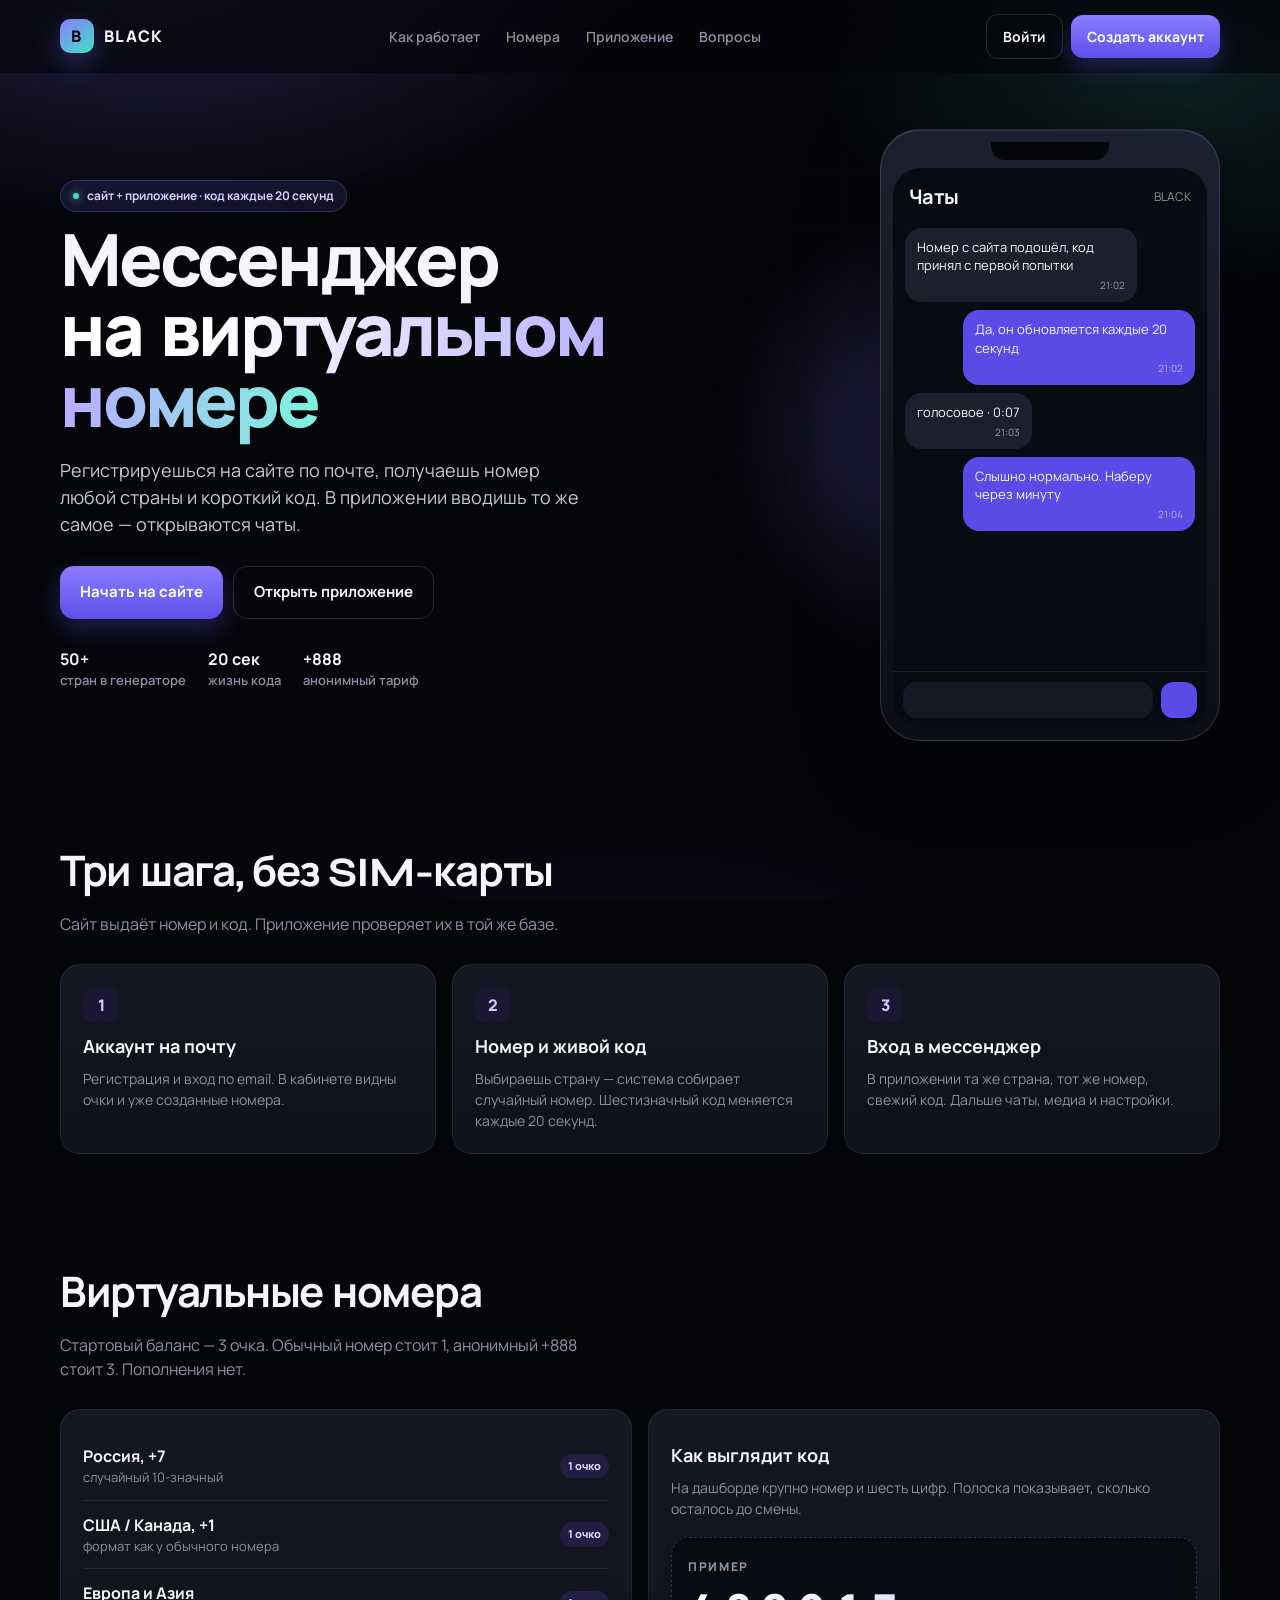
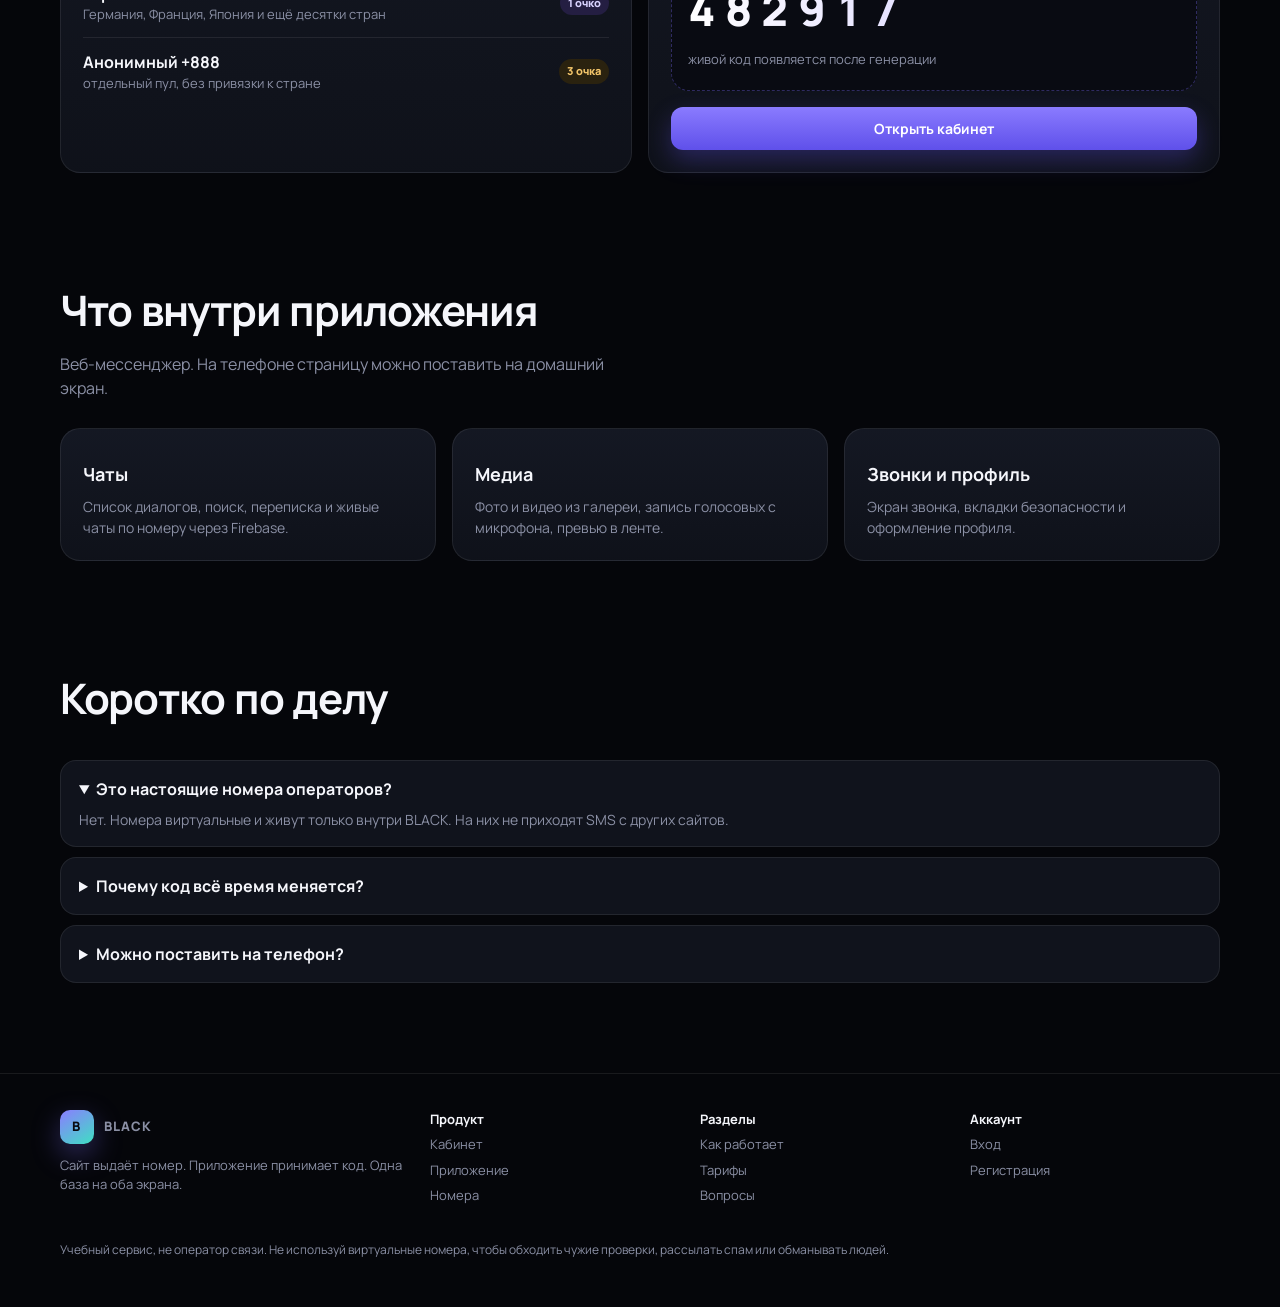
==== commit 88e5c7f7: "Add files via upload" ====
--- a/index.html
+++ b/index.html
@@ -75,7 +75,7 @@
         <article class="card">
           <div class="step-num">1</div>
           <h3>Аккаунт на почту</h3>
-          <p>Регистрация и вход по email. В кабинете видны кредиты и уже созданные номера.</p>
+          <p>Регистрация и вход по email. В кабинете видны очки и уже созданные номера.</p>
         </article>
         <article class="card">
           <div class="step-num">2</div>
@@ -93,14 +93,14 @@
     <section class="section" id="numbers">
       <div class="section-h">
         <h2>Виртуальные номера</h2>
-        <p>Обычные направления — 1 кредит. Анонимный +888 — 3 кредита. Пополнение в кабинете учебное.</p>
+        <p>Стартовый баланс — 3 очка. Обычный номер стоит 1, анонимный +888 стоит 3. Пополнения нет.</p>
       </div>
       <div class="grid-2">
         <div class="card">
-          <div class="panel-row"><div><b>Россия, +7</b><div style="color:var(--muted);font-size:13px">случайный 10-значный</div></div><span class="tag">1 кредит</span></div>
-          <div class="panel-row"><div><b>США / Канада, +1</b><div style="color:var(--muted);font-size:13px">формат как у обычного номера</div></div><span class="tag">1 кредит</span></div>
-          <div class="panel-row"><div><b>Европа и Азия</b><div style="color:var(--muted);font-size:13px">Германия, Франция, Япония и ещё десятки стран</div></div><span class="tag">1 кредит</span></div>
-          <div class="panel-row"><div><b>Анонимный +888</b><div style="color:var(--muted);font-size:13px">отдельный пул, без привязки к стране</div></div><span class="tag gold">3 кредита</span></div>
+          <div class="panel-row"><div><b>Россия, +7</b><div style="color:var(--muted);font-size:13px">случайный 10-значный</div></div><span class="tag">1 очко</span></div>
+          <div class="panel-row"><div><b>США / Канада, +1</b><div style="color:var(--muted);font-size:13px">формат как у обычного номера</div></div><span class="tag">1 очко</span></div>
+          <div class="panel-row"><div><b>Европа и Азия</b><div style="color:var(--muted);font-size:13px">Германия, Франция, Япония и ещё десятки стран</div></div><span class="tag">1 очко</span></div>
+          <div class="panel-row"><div><b>Анонимный +888</b><div style="color:var(--muted);font-size:13px">отдельный пул, без привязки к стране</div></div><span class="tag gold">3 очка</span></div>
         </div>
         <div class="card">
           <h3>Как выглядит код</h3>
--- a/css/style.css
+++ b/css/style.css
@@ -70,6 +70,13 @@
 .nav-links { display: flex; gap: 26px; color: var(--muted); font-size: 14px; font-weight: 600; }
 .nav-links a:hover { color: var(--text); }
 .nav-actions { display: flex; gap: 8px; align-items: center; }
+.bal-pill {
+  display: inline-flex; align-items: center;
+  margin-left: 10px; padding: 5px 10px; border-radius: 999px;
+  background: #1b1733; border: 1px solid #7c6cff55;
+  color: #d8d2ff; font-size: 12px; font-weight: 800; white-space: nowrap;
+}
+#who { display: flex; align-items: center; gap: 0; color: var(--muted); font-size: 13px; }
 
 .btn {
   display: inline-flex; align-items: center; justify-content: center; gap: 8px;
@@ -237,7 +244,7 @@
 .stat b { display: block; font-size: 26px; margin-top: 4px; letter-spacing: -0.03em; }
 .work { display: grid; grid-template-columns: 1fr 1fr; gap: 16px; }
 .search { margin: 8px 0 10px; }
-.countries { display: grid; grid-template-columns: 1fr 1fr; gap: 8px; max-height: 340px; overflow: auto; padding-right: 4px; }
+.countries { display: grid; grid-template-columns: 1fr 1fr; gap: 8px; min-height: 180px; max-height: 340px; overflow: auto; padding-right: 4px; }
 .country {
   background: #0d1018; border: 1px solid var(--line); border-radius: 12px;
   padding: 10px 12px; text-align: left; display: flex; justify-content: space-between; gap: 8px; font-size: 13px;
